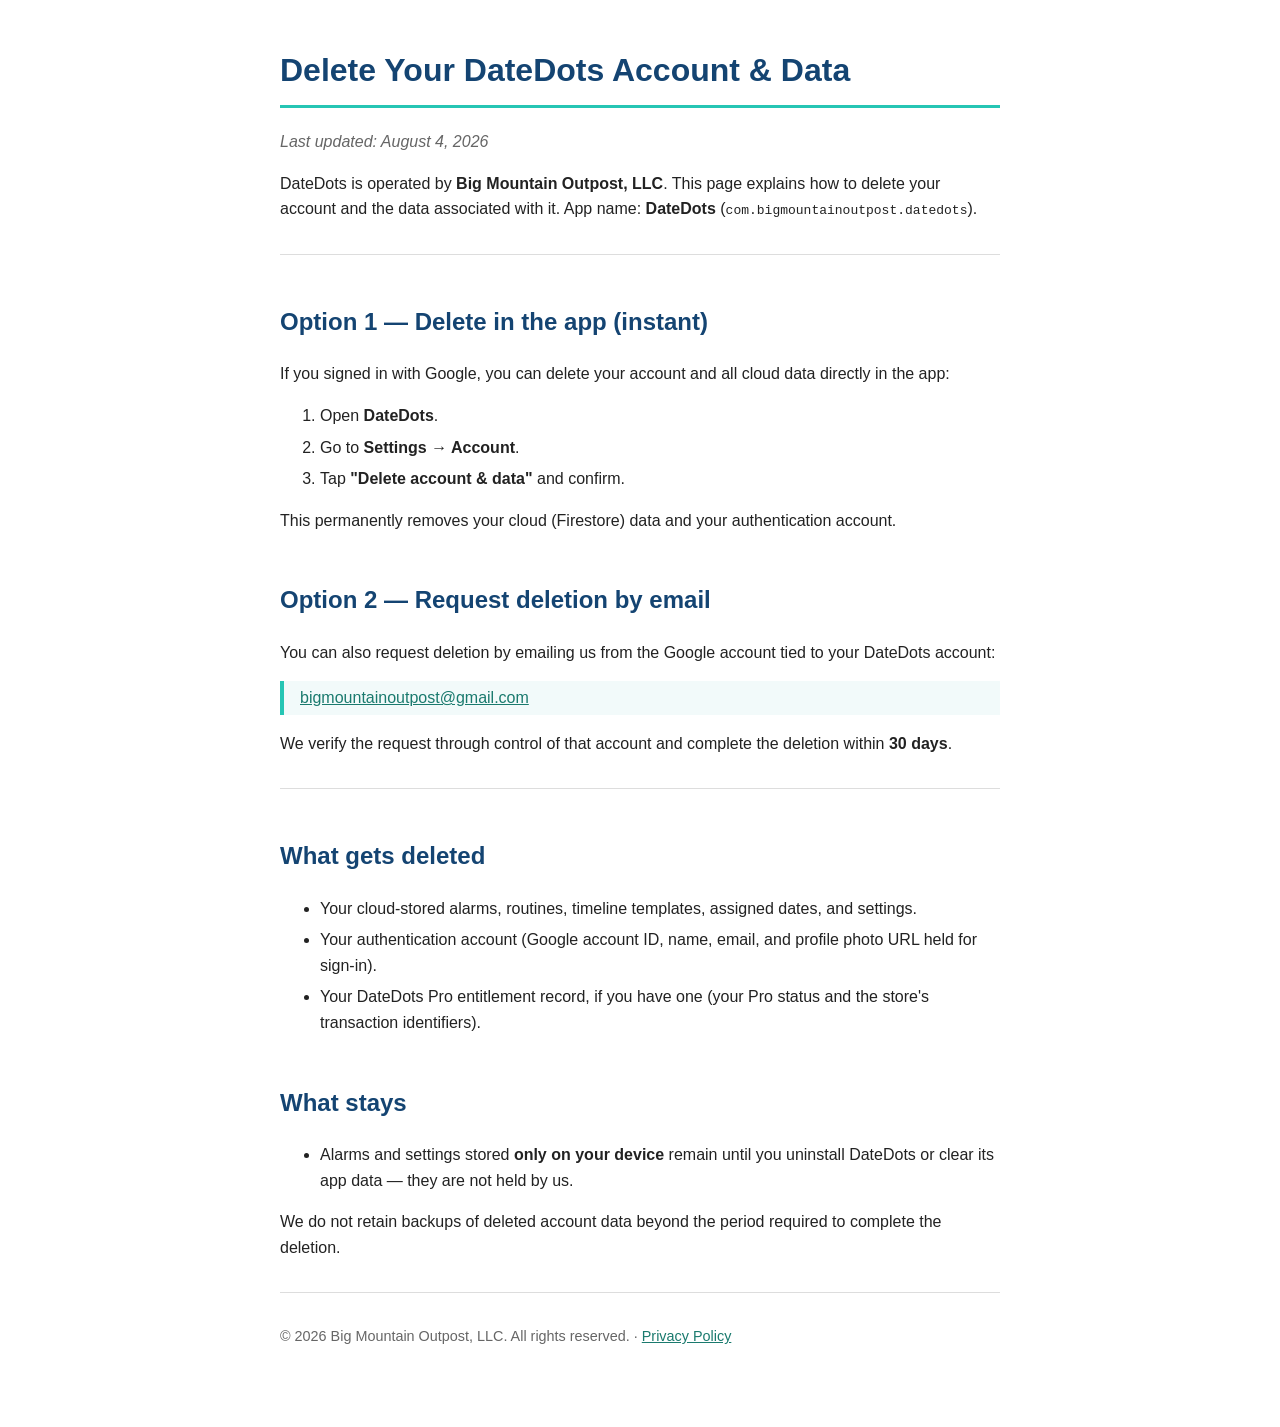
==== delete.html @ b7e0852f "Big Mountain Outpost LLC site on bigmountainoutpost.com The company site, split off from the DateDot" ====
<!DOCTYPE html>
<html lang="en">
<head>
<meta charset="utf-8">
<meta name="viewport" content="width=device-width, initial-scale=1">
<title>DateDots — Delete Your Account &amp; Data</title>
<style>
  body { font-family: -apple-system, "Segoe UI", Roboto, sans-serif; line-height: 1.6;
         color: #222; max-width: 720px; margin: 0 auto; padding: 24px 16px 64px; }
  h1 { color: #144472; border-bottom: 3px solid #26C5B4; padding-bottom: 8px; }
  h2 { color: #144472; margin-top: 2em; }
  a { color: #1a7a6e; }
  blockquote { border-left: 4px solid #26C5B4; margin: 1em 0; padding: 4px 16px;
               background: #f2fafa; }
  .updated { color: #666; font-style: italic; }
  hr { border: none; border-top: 1px solid #ddd; margin: 2em 0; }
  ol li, ul li { margin: 6px 0; }
</style>
</head>
<body>

<h1>Delete Your DateDots Account &amp; Data</h1>
<p class="updated">Last updated: August 4, 2026</p>

<p>DateDots is operated by <strong>Big Mountain Outpost, LLC</strong>. This page
explains how to delete your account and the data associated with it. App name:
<strong>DateDots</strong> (<code>com.bigmountainoutpost.datedots</code>).</p>

<hr>

<h2>Option 1 — Delete in the app (instant)</h2>
<p>If you signed in with Google, you can delete your account and all cloud data
directly in the app:</p>
<ol>
  <li>Open <strong>DateDots</strong>.</li>
  <li>Go to <strong>Settings → Account</strong>.</li>
  <li>Tap <strong>"Delete account &amp; data"</strong> and confirm.</li>
</ol>
<p>This permanently removes your cloud (Firestore) data and your authentication
account.</p>

<h2>Option 2 — Request deletion by email</h2>
<p>You can also request deletion by emailing us from the Google account tied to
your DateDots account:</p>
<blockquote><a href="mailto:bigmountainoutpost@gmail.com">bigmountainoutpost@gmail.com</a></blockquote>
<p>We verify the request through control of that account and complete the
deletion within <strong>30 days</strong>.</p>

<hr>

<h2>What gets deleted</h2>
<ul>
  <li>Your cloud-stored alarms, routines, timeline templates, assigned dates,
      and settings.</li>
  <li>Your authentication account (Google account ID, name, email, and profile
      photo URL held for sign-in).</li>
  <li>Your DateDots Pro entitlement record, if you have one (your Pro status and
      the store's transaction identifiers).</li>
</ul>

<h2>What stays</h2>
<ul>
  <li>Alarms and settings stored <strong>only on your device</strong> remain
      until you uninstall DateDots or clear its app data — they are not held by
      us.</li>
</ul>
<p>We do not retain backups of deleted account data beyond the period required
to complete the deletion.</p>

<hr>
<p style="color:#666;font-size:0.9em;">© 2026 Big Mountain Outpost, LLC. All rights reserved. ·
<a href="privacy.html">Privacy Policy</a></p>

</body>
</html>
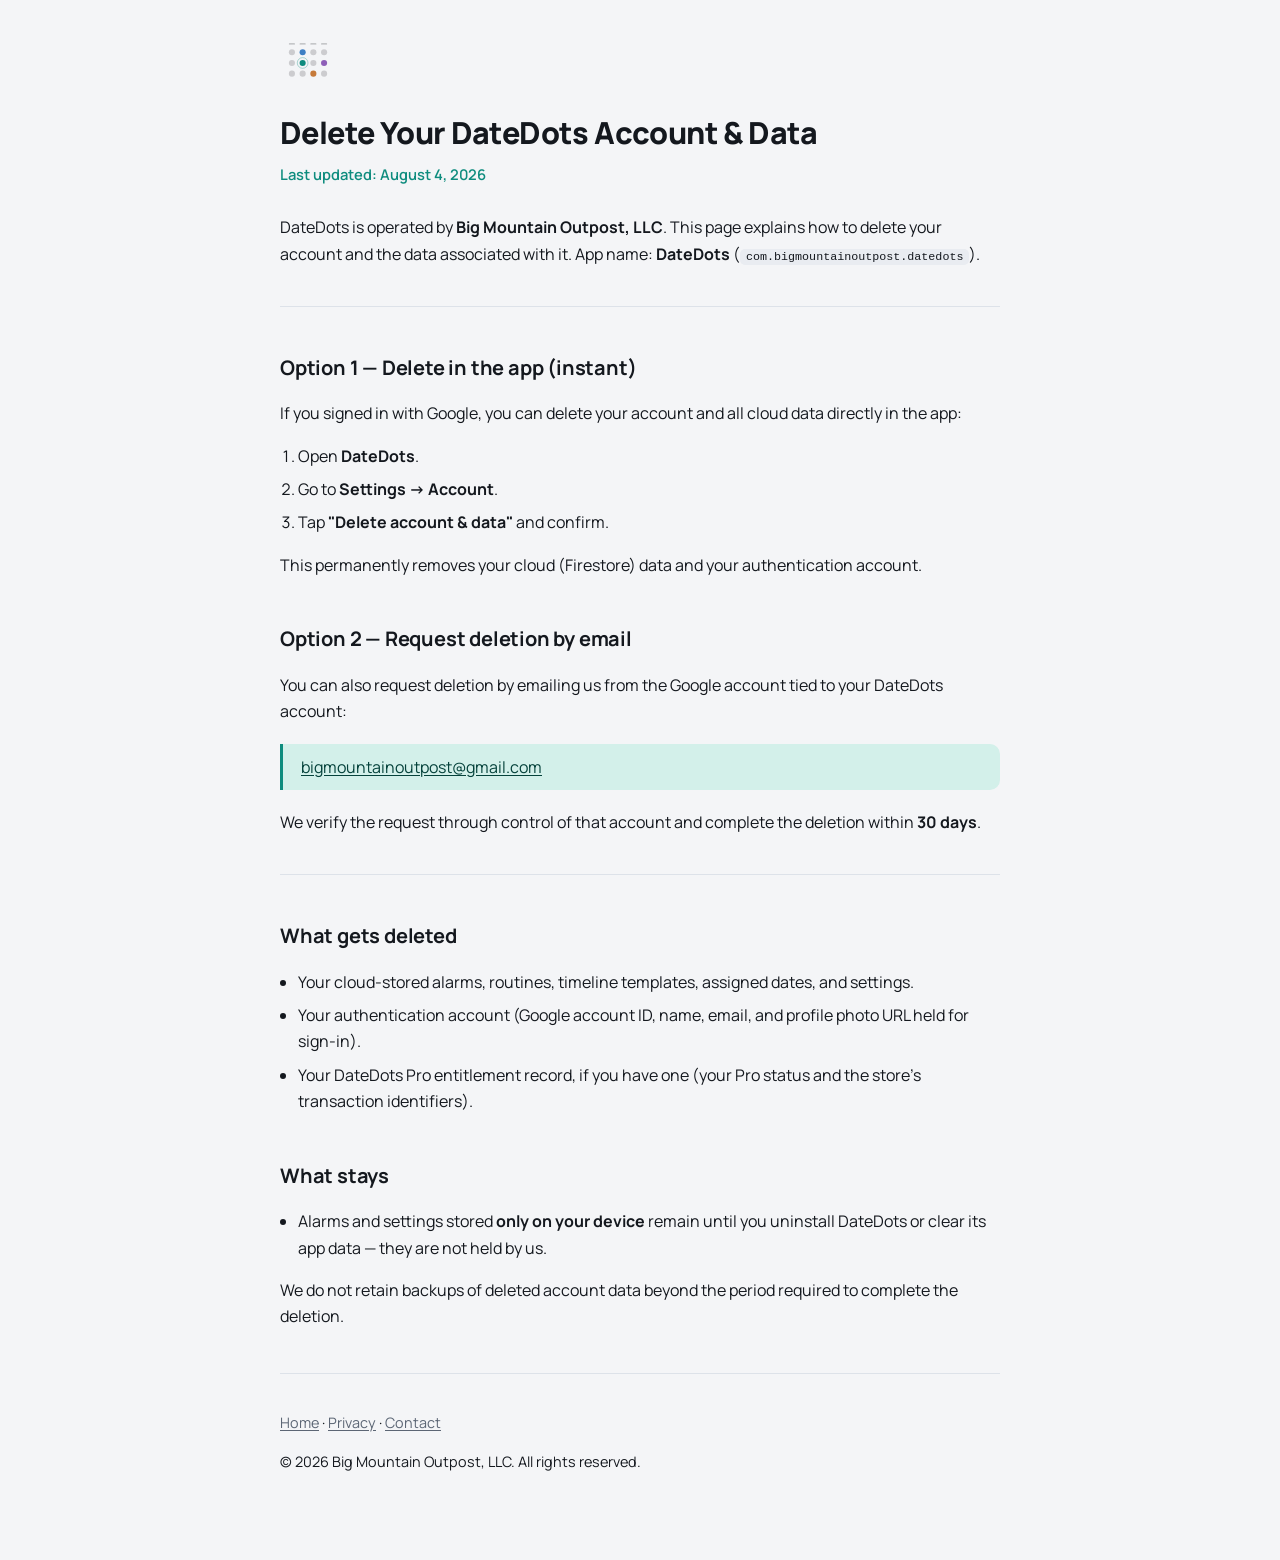
==== commit 9a3afb68: "Adopt the app's visual system: painted mark, ink chrome, Manrope The site still wore the pre-redesig" ====
--- a/delete.html
+++ b/delete.html
@@ -4,20 +4,23 @@
 <meta charset="utf-8">
 <meta name="viewport" content="width=device-width, initial-scale=1">
 <title>DateDots — Delete Your Account &amp; Data</title>
+<meta name="color-scheme" content="light dark">
+<link rel="stylesheet" href="assets/site.css">
+<link rel="icon" href="datedots-icon.svg" type="image/svg+xml">
 <style>
-  body { font-family: -apple-system, "Segoe UI", Roboto, sans-serif; line-height: 1.6;
-         color: #222; max-width: 720px; margin: 0 auto; padding: 24px 16px 64px; }
-  h1 { color: #144472; border-bottom: 3px solid #26C5B4; padding-bottom: 8px; }
-  h2 { color: #144472; margin-top: 2em; }
-  a { color: #1a7a6e; }
-  blockquote { border-left: 4px solid #26C5B4; margin: 1em 0; padding: 4px 16px;
-               background: #f2fafa; }
-  .updated { color: #666; font-style: italic; }
-  hr { border: none; border-top: 1px solid #ddd; margin: 2em 0; }
-  ol li, ul li { margin: 6px 0; }
+  ol { padding-left: 1.15em; }
+  ol li { margin: 7px 0; }
+  code { background: var(--container-high); padding: 1px 6px; border-radius: 5px;
+         font-size: 0.9em; }
 </style>
 </head>
 <body>
+
+<a href="index.html" aria-label="Big Mountain Outpost home">
+  <img class="mark mark-light" src="datedots-mark-on-light.svg" alt="DateDots">
+  <img class="mark mark-dark" src="datedots-mark-on-dark.svg" alt="DateDots">
+</a>
+
 
 <h1>Delete Your DateDots Account &amp; Data</h1>
 <p class="updated">Last updated: August 4, 2026</p>
@@ -67,9 +70,11 @@
 <p>We do not retain backups of deleted account data beyond the period required
 to complete the deletion.</p>
 
-<hr>
-<p style="color:#666;font-size:0.9em;">© 2026 Big Mountain Outpost, LLC. All rights reserved. ·
-<a href="privacy.html">Privacy Policy</a></p>
+<footer>
+  <p><a href="index.html">Home</a> · <a href="privacy.html">Privacy</a> ·
+     <a href="mailto:bigmountainoutpost@gmail.com">Contact</a></p>
+  <p>© 2026 Big Mountain Outpost, LLC. All rights reserved.</p>
+</footer>
 
 </body>
 </html>
--- a/assets/site.css
+++ b/assets/site.css
@@ -0,0 +1,65 @@
+/* Generated by tools/gen_legal_html.py — do not edit. */
+  @font-face { font-family: Manrope; font-weight: 400; font-display: swap;
+               src: url(/assets/fonts/Manrope-Regular.woff2) format("woff2"); }
+  @font-face { font-family: Manrope; font-weight: 600; font-display: swap;
+               src: url(/assets/fonts/Manrope-SemiBold.woff2) format("woff2"); }
+  @font-face { font-family: Manrope; font-weight: 700; font-display: swap;
+               src: url(/assets/fonts/Manrope-Bold.woff2) format("woff2"); }
+  @font-face { font-family: Manrope; font-weight: 800; font-display: swap;
+               src: url(/assets/fonts/Manrope-ExtraBold.woff2) format("woff2"); }
+
+  :root {
+    --surface: #F4F5F7; --container: #FFFFFF; --container-high: #E9ECF1;
+    --on-surface: #14181E; --on-variant: #5C6675;
+    --primary: #0E8C7E; --accent-container: #D3F0EA; --on-accent-container: #05423B;
+    --hairline: #DDE2E9;
+  }
+  @media (prefers-color-scheme: dark) {
+    :root {
+      --surface: #0C0F13; --container: #151A21; --container-high: #1E242D;
+      --on-surface: #E8ECF1; --on-variant: #98A2B0;
+      --primary: #2ED3BE; --accent-container: #12312D; --on-accent-container: #7FE3D4;
+      --hairline: #262D37;
+    }
+  }
+
+  * { box-sizing: border-box; }
+  body { font-family: Manrope, -apple-system, "Segoe UI", Roboto, sans-serif;
+         line-height: 1.65; color: var(--on-surface); background: var(--surface);
+         max-width: 760px; margin: 0 auto; padding: 32px 20px 72px;
+         -webkit-font-smoothing: antialiased; }
+  .mark { display: block; width: 56px; height: 56px; margin-bottom: 20px; }
+  h1 { font-weight: 800; font-size: 1.9em; letter-spacing: -0.02em; margin: 0 0 4px;
+       color: var(--on-surface); }
+  h2 { font-weight: 700; font-size: 1.25em; letter-spacing: -0.01em;
+       margin-top: 2.2em; color: var(--on-surface); }
+  h3 { font-weight: 700; font-size: 1.02em; margin-top: 1.8em; color: var(--on-surface); }
+  h4 { font-weight: 600; font-size: 0.95em; margin: 1.5em 0 0.4em;
+       color: var(--on-variant); text-transform: uppercase; letter-spacing: 0.06em; }
+  p, li { color: var(--on-surface); }
+  a { color: var(--primary); text-underline-offset: 2px; }
+  strong { font-weight: 700; }
+  /* The one place the accent is spent: the document's own date. */
+  .updated { color: var(--primary); font-weight: 600; font-style: normal;
+             font-size: 0.92em; margin: 0 0 28px; }
+  blockquote { border-left: 3px solid var(--primary); margin: 1.2em 0;
+               padding: 10px 18px; background: var(--accent-container);
+               color: var(--on-accent-container); border-radius: 0 10px 10px 0; }
+  blockquote a { color: var(--on-accent-container); }
+  hr { border: none; border-top: 1px solid var(--hairline); margin: 2.4em 0; }
+  ul { padding-left: 1.15em; }
+  li { margin: 7px 0; }
+  table { border-collapse: collapse; width: 100%; margin: 1.2em 0; font-size: 0.9em;
+          display: block; overflow-x: auto; }
+  th, td { border: 1px solid var(--hairline); padding: 9px 11px; text-align: left;
+           vertical-align: top; }
+  th { background: var(--container-high); font-weight: 700; }
+  td { background: var(--container); }
+  footer { margin-top: 3em; padding-top: 1.6em; border-top: 1px solid var(--hairline);
+           color: var(--on-variant); font-size: 0.9em; }
+  footer a { color: var(--on-variant); }
+  .mark-dark { display: none; }
+  @media (prefers-color-scheme: dark) {
+    .mark-light { display: none; }
+    .mark-dark { display: block; }
+  }
